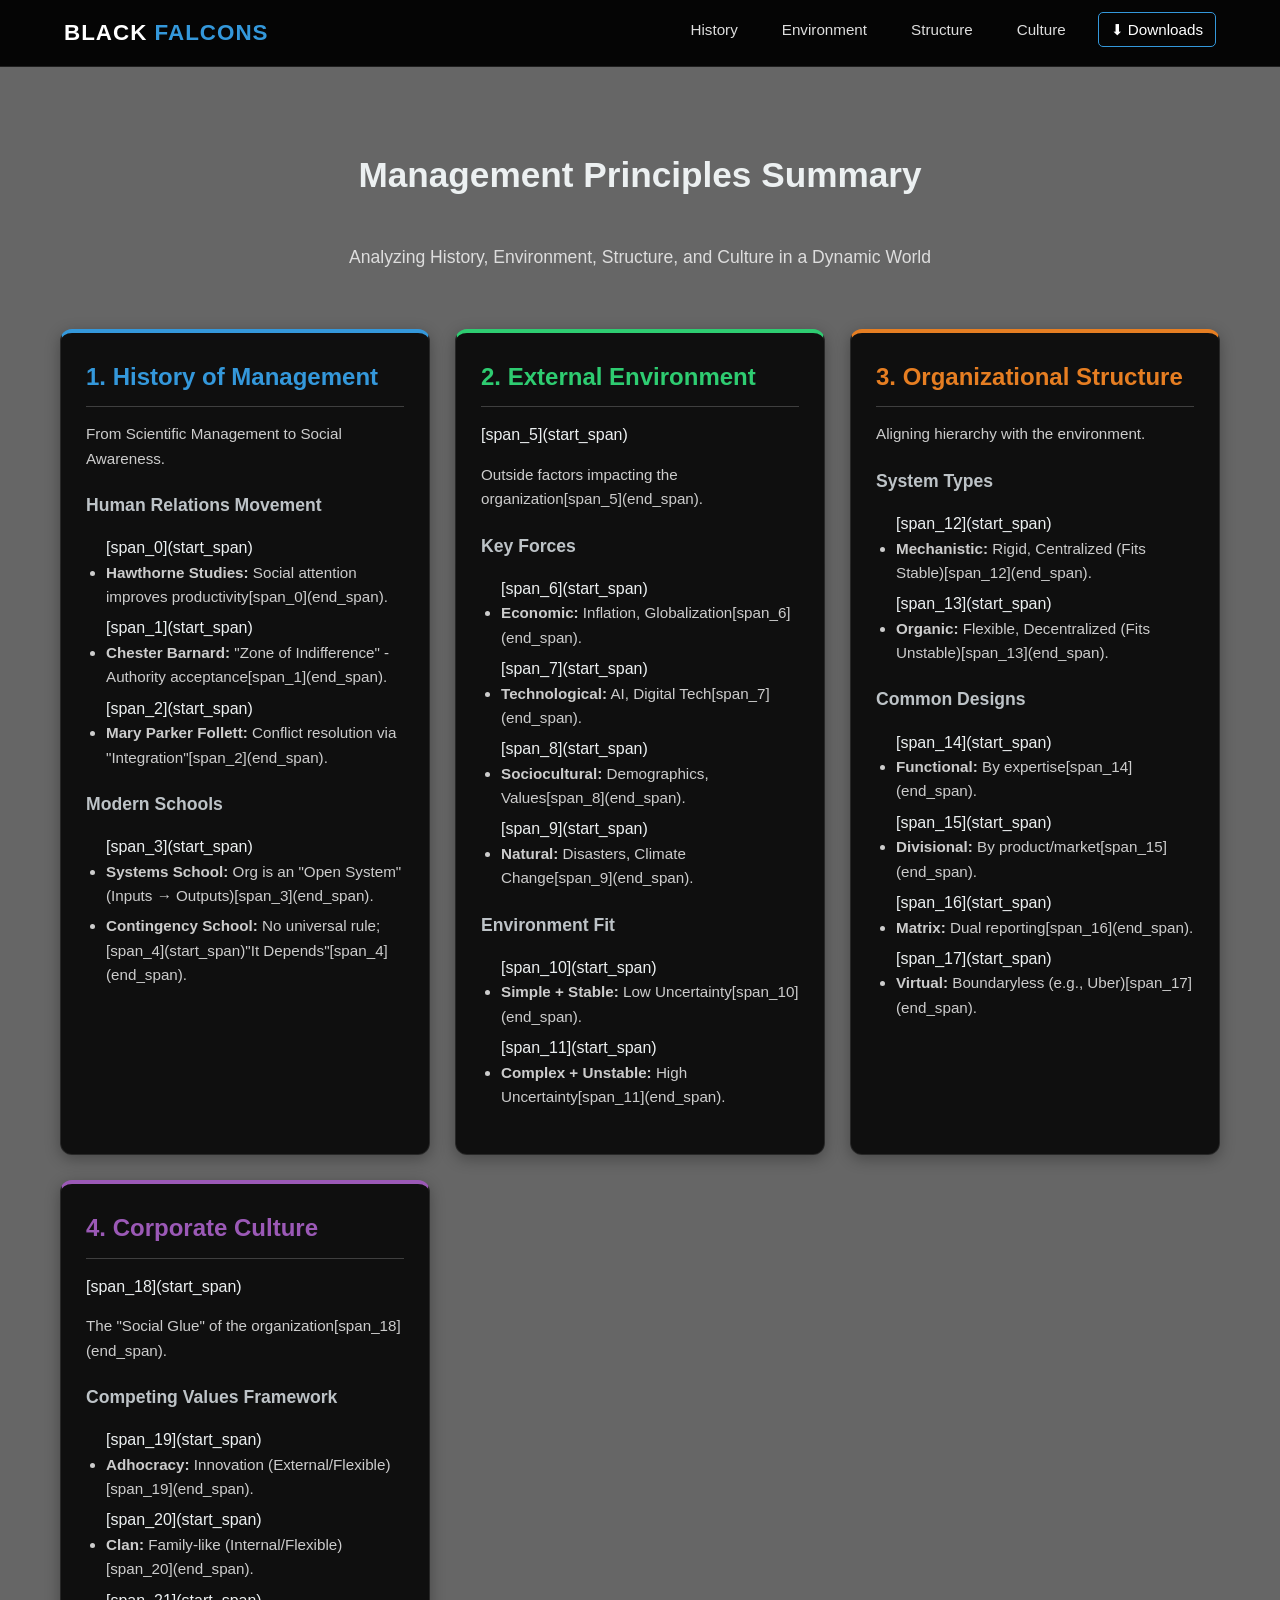
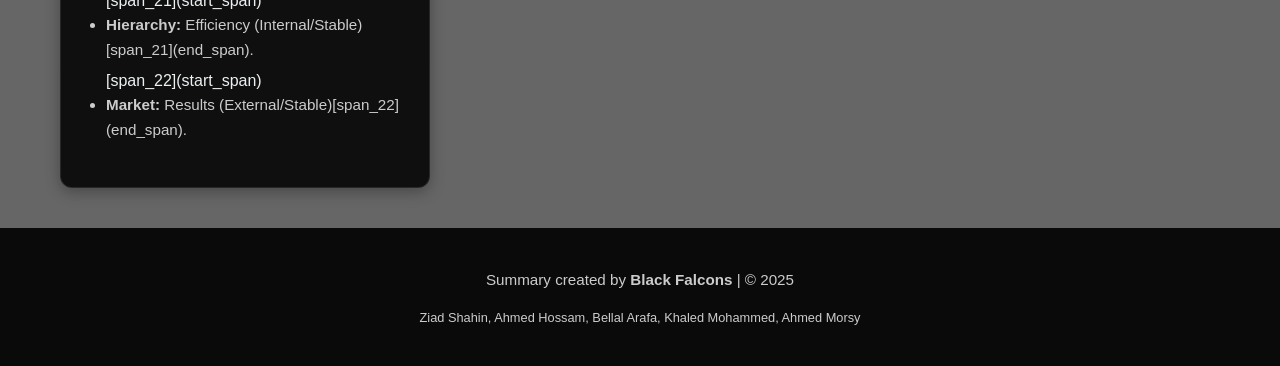
==== index.html @ 3d44497f "Add files via upload" ====
<!DOCTYPE html>
<html lang="en">
<head>
    <meta charset="UTF-8">
    <meta name="viewport" content="width=device-width, initial-scale=1.0">
    <title>Management Principles | Black Falcons</title>
    
    <link rel="stylesheet" href="style.css">
</head>
<body>

<div class="overlay">
    <nav>
        <div class="logo">BLACK <span>FALCONS</span></div>
        <ul>
            <li><a href="#history">History</a></li>
            <li><a href="#env">Environment</a></li>
            <li><a href="#struct">Structure</a></li>
            <li><a href="#cult">Culture</a></li>
            <li><a href="index2.html" style="border: 1px solid var(--primary-blue); color: #fff;">⬇ Downloads</a></li>
        </ul>
    </nav>

    <div style="text-align: center; margin-top: 40px; padding: 0 20px;">
        <h1>Management Principles Summary</h1>
        <p style="font-size: 1.1rem; color: #ddd;">Analyzing History, Environment, Structure, and Culture in a Dynamic World</p>
    </div>

    <div class="container">
        
        <div class="card history-card" id="history">
            <h2 style="color: var(--primary-blue);">1. History of Management</h2>
            <p>From Scientific Management to Social Awareness.</p>
            
            <h3>Human Relations Movement</h3>
            <ul>
                [span_0](start_span)<li><strong>Hawthorne Studies:</strong> Social attention improves productivity[span_0](end_span).</li>
                [span_1](start_span)<li><strong>Chester Barnard:</strong> "Zone of Indifference" - Authority acceptance[span_1](end_span).</li>
                [span_2](start_span)<li><strong>Mary Parker Follett:</strong> Conflict resolution via "Integration"[span_2](end_span).</li>
            </ul>

            <h3>Modern Schools</h3>
            <ul>
                [span_3](start_span)<li><strong>Systems School:</strong> Org is an "Open System" (Inputs &rarr; Outputs)[span_3](end_span).</li>
                <li><strong>Contingency School:</strong> No universal rule; [span_4](start_span)"It Depends"[span_4](end_span).</li>
            </ul>
        </div>

        <div class="card env-card" id="env">
            <h2 style="color: var(--primary-green);">2. External Environment</h2>
            [span_5](start_span)<p>Outside factors impacting the organization[span_5](end_span).</p>

            <h3>Key Forces</h3>
            <ul>
                [span_6](start_span)<li><strong>Economic:</strong> Inflation, Globalization[span_6](end_span).</li>
                [span_7](start_span)<li><strong>Technological:</strong> AI, Digital Tech[span_7](end_span).</li>
                [span_8](start_span)<li><strong>Sociocultural:</strong> Demographics, Values[span_8](end_span).</li>
                [span_9](start_span)<li><strong>Natural:</strong> Disasters, Climate Change[span_9](end_span).</li>
            </ul>

            <h3>Environment Fit</h3>
            <ul>
                [span_10](start_span)<li><strong>Simple + Stable:</strong> Low Uncertainty[span_10](end_span).</li>
                [span_11](start_span)<li><strong>Complex + Unstable:</strong> High Uncertainty[span_11](end_span).</li>
            </ul>
        </div>

        <div class="card struct-card" id="struct">
            <h2 style="color: var(--primary-orange);">3. Organizational Structure</h2>
            <p>Aligning hierarchy with the environment.</p>

            <h3>System Types</h3>
            <ul>
                [span_12](start_span)<li><strong>Mechanistic:</strong> Rigid, Centralized (Fits Stable)[span_12](end_span).</li>
                [span_13](start_span)<li><strong>Organic:</strong> Flexible, Decentralized (Fits Unstable)[span_13](end_span).</li>
            </ul>

            <h3>Common Designs</h3>
            <ul>
                [span_14](start_span)<li><strong>Functional:</strong> By expertise[span_14](end_span).</li>
                [span_15](start_span)<li><strong>Divisional:</strong> By product/market[span_15](end_span).</li>
                [span_16](start_span)<li><strong>Matrix:</strong> Dual reporting[span_16](end_span).</li>
                [span_17](start_span)<li><strong>Virtual:</strong> Boundaryless (e.g., Uber)[span_17](end_span).</li>
            </ul>
        </div>

        <div class="card culture-card" id="cult">
            <h2 style="color: var(--primary-purple);">4. Corporate Culture</h2>
            [span_18](start_span)<p>The "Social Glue" of the organization[span_18](end_span).</p>

            <h3>Competing Values Framework</h3>
            <ul>
                [span_19](start_span)<li><strong>Adhocracy:</strong> Innovation (External/Flexible)[span_19](end_span).</li>
                [span_20](start_span)<li><strong>Clan:</strong> Family-like (Internal/Flexible)[span_20](end_span).</li>
                [span_21](start_span)<li><strong>Hierarchy:</strong> Efficiency (Internal/Stable)[span_21](end_span).</li>
                [span_22](start_span)<li><strong>Market:</strong> Results (External/Stable)[span_22](end_span).</li>
            </ul>
        </div>

    </div>

    <footer>
        <p>Summary created by <strong>Black Falcons</strong> | &copy; 2025</p>
        <p style="font-size: 0.8rem;">Ziad Shahin, Ahmed Hossam, Bellal Arafa, Khaled Mohammed, Ahmed Morsy</p>
    </footer>
</div>

</body>
</html>
---- style.css ----
/* ملف: style.css */

/* المتغيرات والألوان الأساسية */
:root {
    --primary-blue: #3498db;
    --primary-green: #2ecc71;
    --primary-orange: #e67e22;
    --primary-purple: #9b59b6;
    --primary-red: #e74c3c;
    --glass-bg: rgba(0, 0, 0, 0.85); /* خلفية داكنة للبطاقات */
    --nav-bg: rgba(0, 0, 0, 0.95);
    --text-color: #ecf0f1;
}

/* إعدادات عامة */
* {
    box-sizing: border-box; /* مهم جداً لضبط الأحجام */
}

body {
    font-family: 'Segoe UI', Tahoma, Geneva, Verdana, sans-serif;
    margin: 0;
    padding: 0;
    color: var(--text-color);
    background-image: url('1000001321.jpg'); /* تأكد أن اسم الصورة صحيح */
    background-size: cover;
    background-position: center;
    background-attachment: fixed; /* تثبيت الخلفية */
    background-repeat: no-repeat;
    min-height: 100vh;
    line-height: 1.6;
}

.overlay {
    background: rgba(0, 0, 0, 0.6); /* طبقة تظليل */
    min-height: 100vh;
    width: 100%;
    display: flex;
    flex-direction: column;
}

/* --- تصميم القائمة العلوية (NAVBAR) --- */
nav {
    background: var(--nav-bg);
    padding: 15px 5%;
    display: flex;
    justify-content: space-between;
    align-items: center;
    border-bottom: 1px solid rgba(255,255,255,0.1);
    position: sticky;
    top: 0;
    z-index: 1000;
    width: 100%;
}

.logo {
    font-size: 1.4rem;
    font-weight: bold;
    color: #fff;
    text-transform: uppercase;
    letter-spacing: 1px;
    white-space: nowrap;
}

.logo span { color: var(--primary-blue); }

nav ul {
    list-style: none;
    display: flex;
    gap: 20px;
    margin: 0;
    padding: 0;
}

nav a, .back-btn {
    color: #ddd;
    text-decoration: none;
    font-weight: 500;
    font-size: 0.95rem;
    transition: 0.3s;
    padding: 8px 12px;
    border-radius: 5px;
}

nav a:hover, .back-btn:hover {
    background: rgba(255,255,255,0.15);
    color: #fff;
}

.back-btn {
    border: 1px solid #fff;
}

/* --- الحاويات والشبكة (GRID) --- */
.container, .downloads-container {
    max-width: 1200px;
    margin: 40px auto;
    padding: 0 20px; /* هوامش جانبية للحماية من الحواف */
    display: grid;
    /* هذا السطر السحري يجعل البطاقات تترتب تلقائياً حسب حجم الشاشة */
    grid-template-columns: repeat(auto-fit, minmax(280px, 1fr)); 
    gap: 25px;
    width: 100%;
}

/* --- تصميم البطاقات --- */
.card, .download-card {
    background: var(--glass-bg);
    padding: 25px;
    border-radius: 12px;
    backdrop-filter: blur(8px);
    border: 1px solid rgba(255, 255, 255, 0.1);
    box-shadow: 0 4px 15px rgba(0, 0, 0, 0.3);
    transition: transform 0.3s ease;
}

/* ألوان الحدود العلوية */
.history-card { border-top: 4px solid var(--primary-blue); }
.env-card { border-top: 4px solid var(--primary-green); }
.struct-card { border-top: 4px solid var(--primary-orange); }
.culture-card { border-top: 4px solid var(--primary-purple); }
.ppt-card { border-top: 5px solid var(--primary-red); }
.pdf-card { border-top: 5px solid var(--primary-green); }

/* النصوص داخل البطاقات */
h1 {
    font-size: 2.2rem;
    text-align: center;
    margin: 40px 0;
    padding: 0 15px;
}

h2 {
    margin-top: 0;
    font-size: 1.5rem;
    border-bottom: 1px solid rgba(255,255,255,0.2);
    padding-bottom: 10px;
    margin-bottom: 15px;
}

h3 {
    color: #bdc3c7;
    font-size: 1.1rem;
    margin-top: 20px;
    margin-bottom: 10px;
}

ul { padding-left: 20px; margin-bottom: 20px; }
li { margin-bottom: 6px; color: #ccc; font-size: 0.95rem; }
p { color: #ccc; font-size: 0.95rem; }

/* --- الأزرار --- */
.download-btn {
    display: block; /* يملأ العرض في الموبايل */
    width: 100%;
    text-align: center;
    margin-top: 15px;
    padding: 10px 0;
    background: rgba(255,255,255,0.1);
    color: #fff;
    text-decoration: none;
    border-radius: 6px;
    font-size: 0.9rem;
    transition: 0.3s;
    border: 1px solid transparent;
}

.download-btn:hover {
    background: var(--primary-blue);
    border-color: var(--primary-blue);
}

.download-btn.ppt { background: #c0392b; }
.download-btn.ppt:hover { background: #e74c3c; }

.icon { font-size: 3rem; margin-bottom: 15px; text-align: center; display: block;}

/* --- الفوتر --- */
footer {
    text-align: center;
    padding: 25px;
    background: rgba(0,0,0,0.9);
    margin-top: auto;
    color: #888;
    font-size: 0.9rem;
}

/* =========================================
   RESPONSIVE DESIGN (تعديلات الموبايل)
   ========================================= */
@media screen and (max-width: 768px) {
    
    /* تعديل القائمة لتصبح عمودية */
    nav {
        flex-direction: column;
        padding: 15px;
    }

    .logo {
        margin-bottom: 15px;
    }

    nav ul {
        flex-wrap: wrap;
        justify-content: center;
        gap: 10px;
        width: 100%;
    }

    nav a {
        display: block;
        padding: 8px 12px;
        background: rgba(255,255,255,0.05);
        border-radius: 4px;
        font-size: 0.85rem;
    }

    /* تعديل العناوين الكبيرة */
    h1 {
        font-size: 1.8rem;
        margin: 20px 0;
    }

    h2 { font-size: 1.3rem; }

    /* تعديل المسافات للحاوية */
    .container, .downloads-container {
        padding: 0 15px;
        margin: 20px auto;
        gap: 20px;
    }

    /* تحسين ظهور البطاقات */
    .card, .download-card {
        padding: 20px;
    }
    
    /* زر الرجوع في صفحة التحميل */
    .back-btn {
        margin-top: 10px;
        width: 100%;
        text-align: center;
        display: block;
    }
}
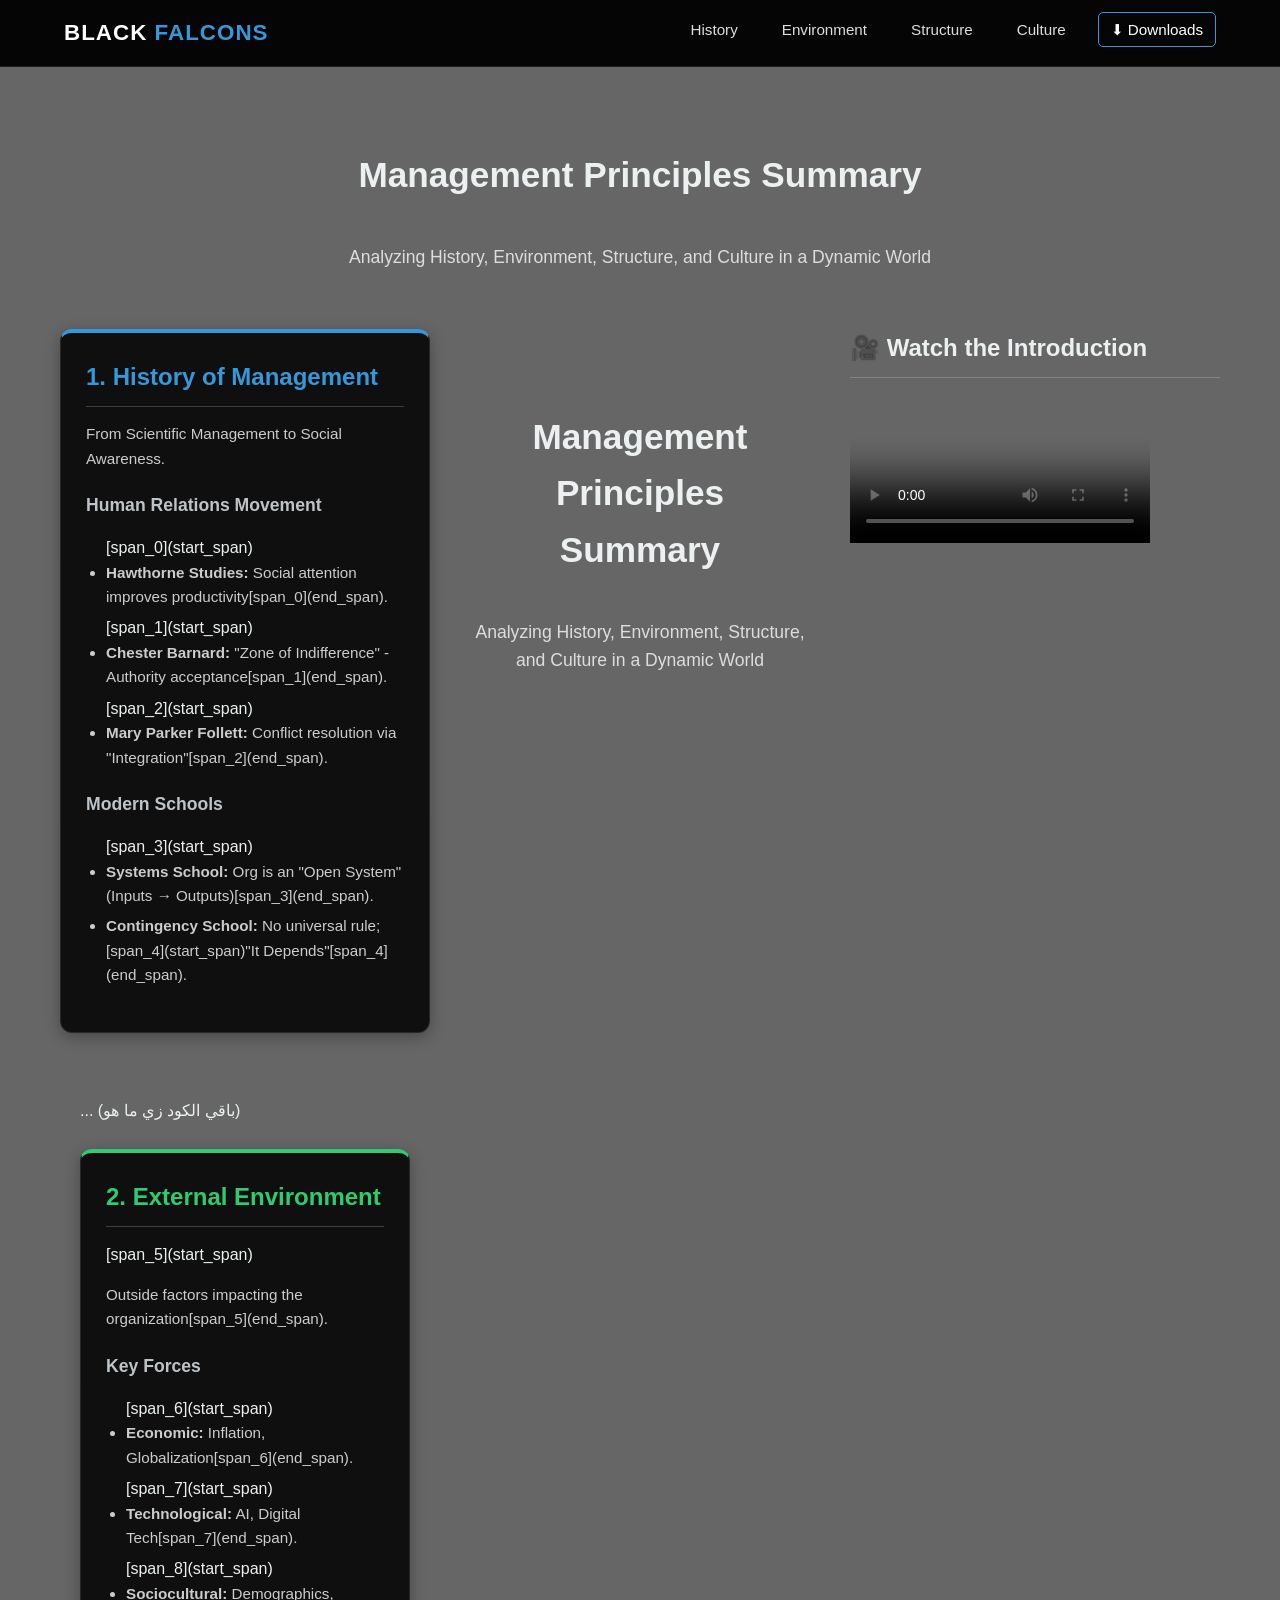
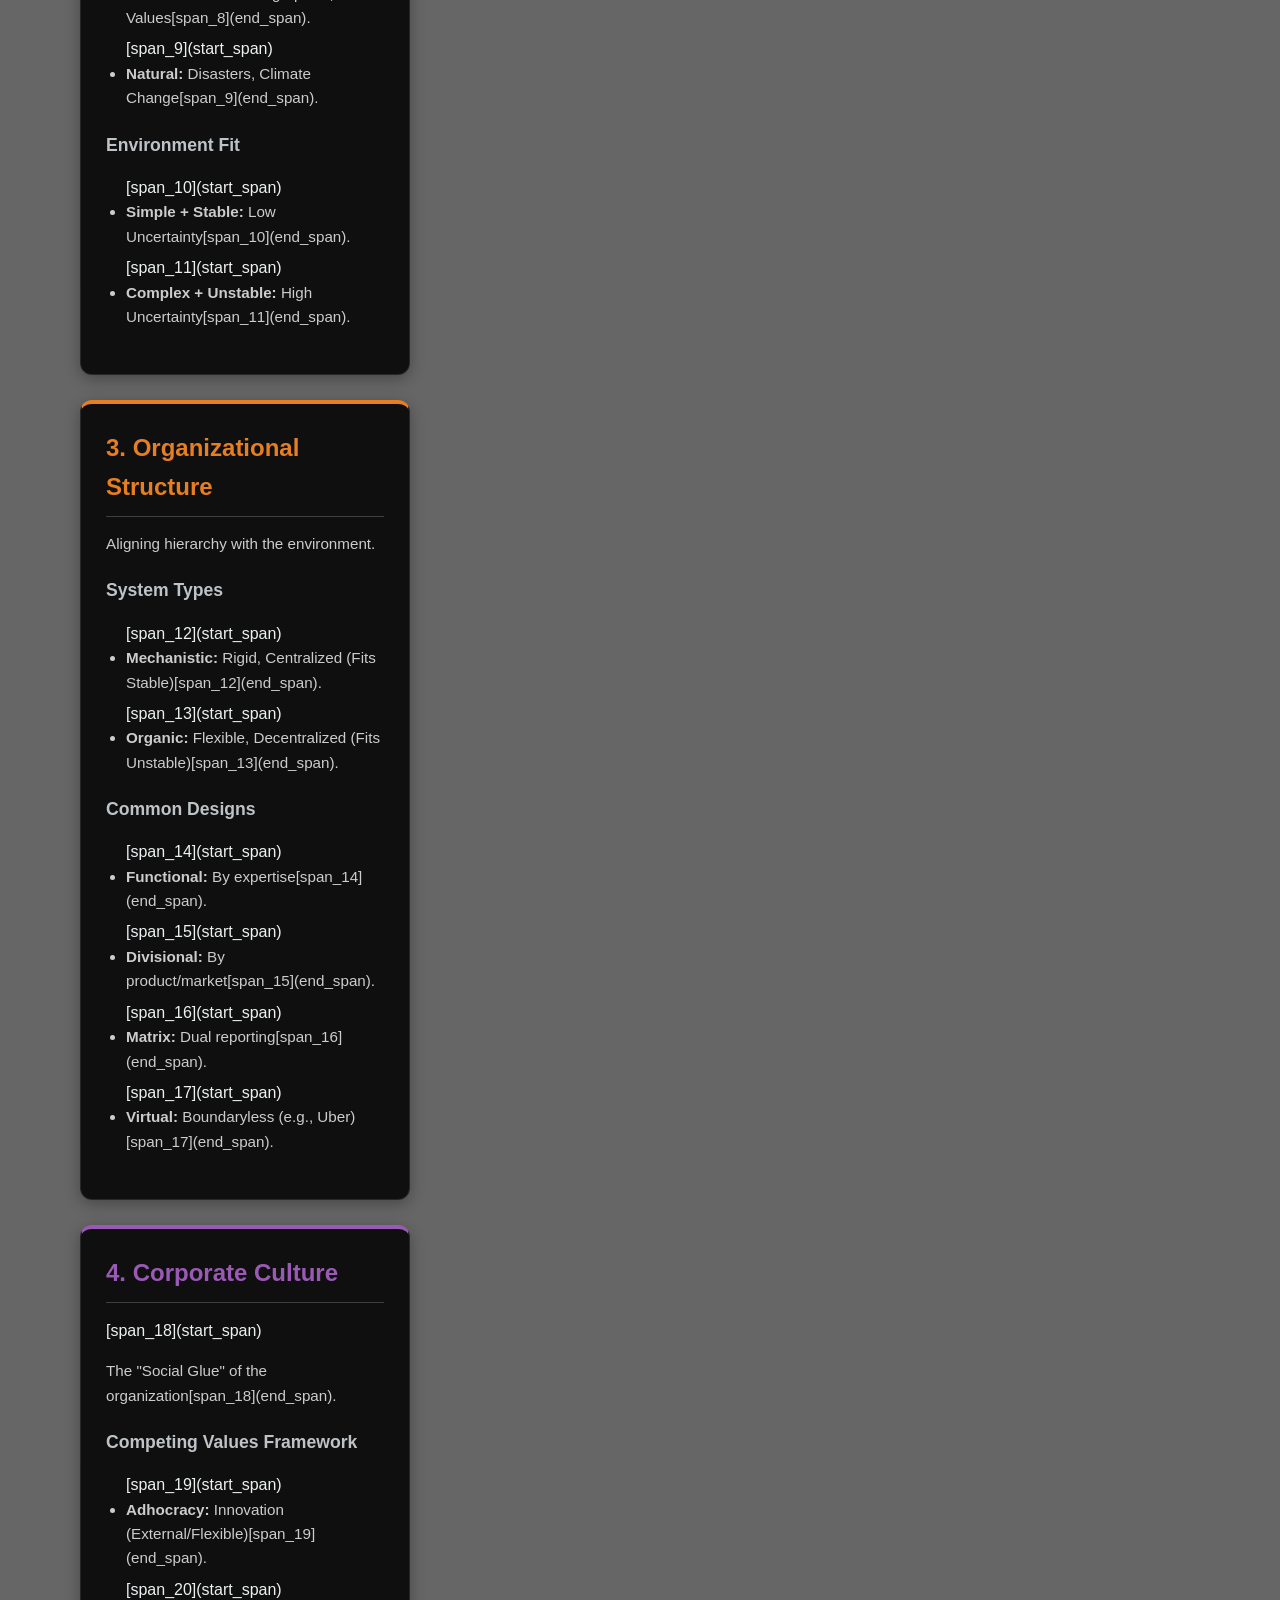
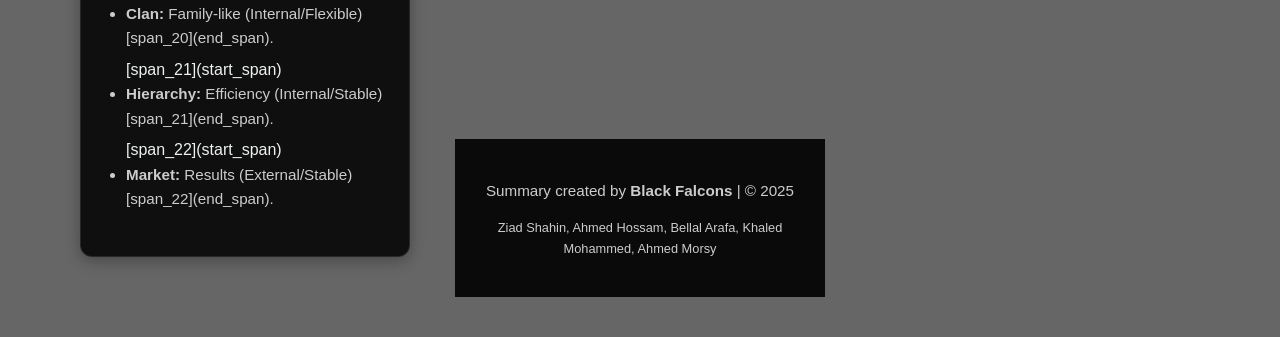
==== commit 8bb5db03: "Update index.html" ====
--- a/index.html
+++ b/index.html
@@ -45,6 +45,24 @@
                 <li><strong>Contingency School:</strong> No universal rule; [span_4](start_span)"It Depends"[span_4](end_span).</li>
             </ul>
         </div>
+        <div style="text-align: center; margin-top: 40px; padding: 0 20px;">
+        <h1>Management Principles Summary</h1>
+        <p style="font-size: 1.1rem; color: #ddd;">Analyzing History, Environment, Structure, and Culture in a Dynamic World</p>
+    </div>
+
+    <div class="video-wrapper">
+        <div class="video-card">
+            <h2>🎥 Watch the Introduction</h2>
+            
+            <video controls poster="1000001321.jpg">
+                <source src="video.mp4" type="video/mp4">
+                Your browser does not support the video tag.
+            </video>
+            
+            </div>
+    </div>
+    <div class="container">
+        ... (باقي الكود زي ما هو)
 
         <div class="card env-card" id="env">
             <h2 style="color: var(--primary-green);">2. External Environment</h2>
